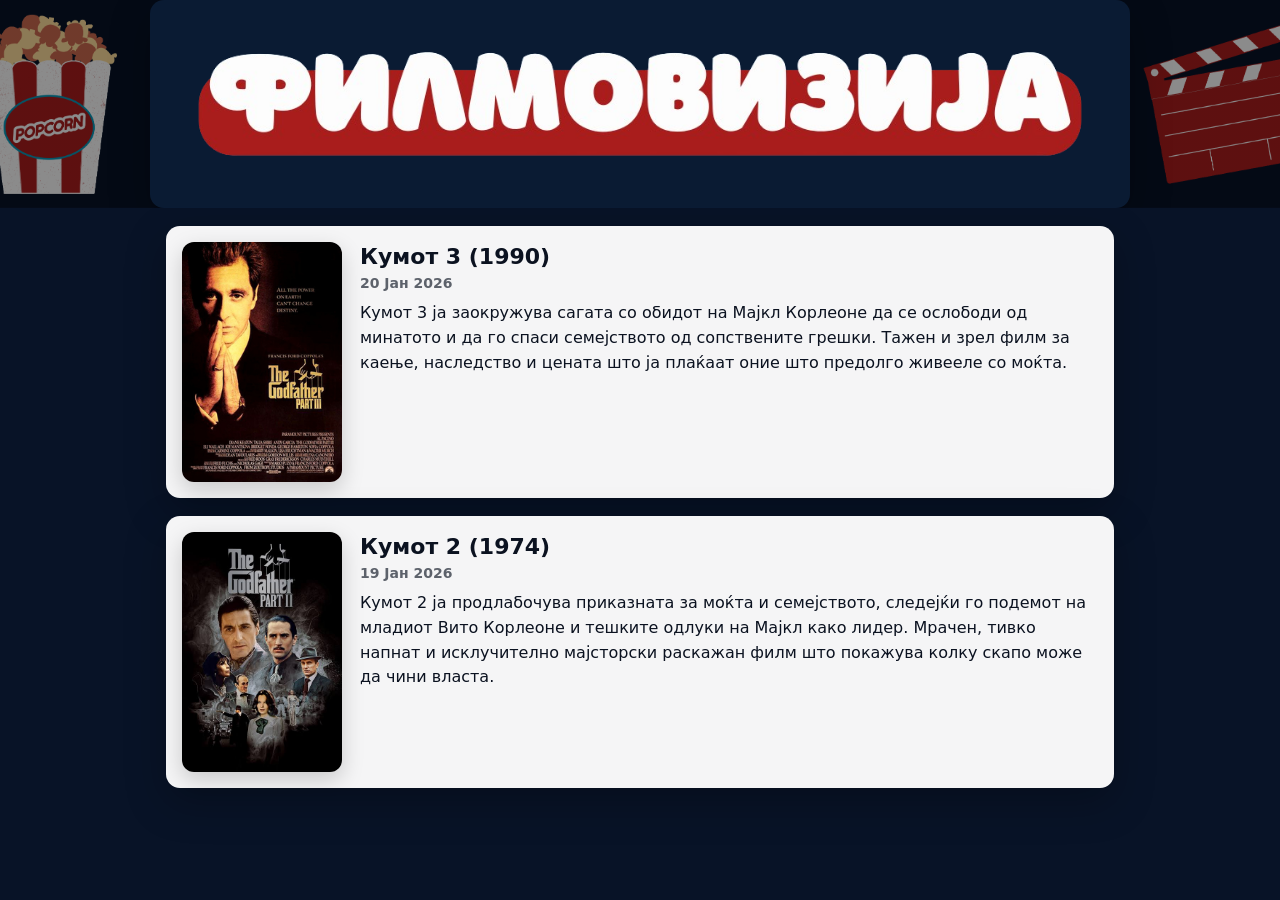
==== index.html @ 08cc0d07 "mobile responsive" ====
<!DOCTYPE html>
<html lang="mk">

  <head>
    <meta charset="utf-8" />
    <meta name="viewport" content="width=device-width, initial-scale=1" />
    <title>Филмовизија</title>
    <link rel="stylesheet" href="./style.css" />
    <link rel="icon" href="./img/logo.ico" type="image/x-icon" />
    <link rel="shortcut icon" href="./img/mol.ico" type="image/x-icon" />
  </head>

  <body>

    <header class="page-header" aria-label="Филмовизија">
      <div class="head-container">
        <img class="brand-img" src="./img/filmovizija-rb.png" alt="Филмовизија" />
      </div>
    </header>

    <main class="page" aria-label="Листа на филмови">

      <article class="movie-card">
        <div class="box-image">
          <img src="./movie_img/gf3.jpg" alt="">
        </div>
        <div class="box-info">
          <h2>Кумот 3 (1990)</h2>
          <h4>20 Јан 2026</h4>
          <p>Кумот 3 ја заокружува сагата со обидот на Мајкл Корлеоне да се ослободи од минатото и да го спаси семејството од сопствените грешки. Тажен и зрел филм за каење, наследство и цената што ја плаќаат оние што предолго живееле со моќта.</p>
        </div>
      </article>

      <article class="movie-card">
        <div class="box-image">
          <img src="./movie_img/gf2.jpeg" alt="">
        </div>
        <div class="box-info">
          <h2>Кумот 2 (1974)</h2>
          <h4>19 Јан 2026</h4>
          <p>Кумот 2 ја продлабочува приказната за моќта и семејството, следејќи го подемот на младиот Вито Корлеоне и тешките одлуки на Мајкл како лидер. Мрачен, тивко напнат и исклучително мајсторски раскажан филм што покажува колку скапо може да чини власта.</p>
        </div>
      </article>

    </main>

  </body>
</html>
---- style.css ----
/* ---------------------------
   Base
   --------------------------- */
*, *::before, *::after { box-sizing: border-box; }

html, body { height: 100%; }

body {
  margin: 0;
  font-family: system-ui, -apple-system, Segoe UI, Roboto, Arial, sans-serif;
  color: #0b1220;
  background-color: #0d203b;
  background-size: cover;
  background-position: center;
  background-attachment: fixed;
}

/* dark overlay so white cards stay readable on busy backgrounds */
body::before {
  content: "";
  position: fixed;
  inset: 0;
  background: rgba(4, 10, 22, 0.55);
  pointer-events: none;
  z-index: -1;
}

img { max-width: 100%; height: auto; display: block; }

.page {
  max-width: 980px;
  margin: 0 auto;
  padding: 18px 16px 40px;
  display: grid;
  gap: 18px;
}

/* ---------------------------
   Movie cards
   --------------------------- */
.movie-card {
  display: grid;
  grid-template-columns: 160px 1fr;
  gap: 16px;
  align-items: start;
  background: rgba(255, 255, 255, 0.96);
  border-radius: 14px;
  padding: 16px;
  box-shadow: 0 14px 40px rgba(0, 0, 0, 0.25);
  backdrop-filter: blur(3px);
}

@keyframes flashing {
    0% {
        background-color: #ff0000; /* Red */
      }
      20% {
        background-color: #ff8000; /* Orange */
      }
      40% {
        background-color: #ffff00; /* Yellow */
      }
      60% {
        background-color: #00ff00; /* Green */
      }
      80% {
        background-color: #0000ff; /* Blue */
      }
      100% {
        background-color: #ff00ff; /* Purple */
      }
    }
  
  .karaoke-container {
    justify-content: space-between;
    max-width: 800px;
    margin: auto;
    box-shadow: 0 0 10px rgba(0, 0, 0, 0.2);
    padding: 20px;
    border-radius: 10px;
    display: flex;
    animation: flashing 2s linear infinite; /* 2s duration, linear timing, infinite loop */
  }

.container-to-be-watched {
    justify-content: space-between;
    max-width: 800px;
    margin: auto;
    box-shadow: 0 0 10px rgba(0, 0, 0, 0.2);
    background-color: #ffde9c;
    padding: 20px;
    border-radius: 10px;
    display: flex; 
}

/* HEAD CONTAINER FOR LOGOS */
.page-header {
  position: relative;
  min-height: 140px;
  display: flex;
  align-items: center;
  justify-content: center;
  overflow: hidden;

  /* background images */
  background-image:
    linear-gradient(
      rgba(0, 0, 0, 0.45),
      rgba(0, 0, 0, 0.45)
    ),
    url("./img/popcorn-rb.png"),
    url("./img/roll-rb.png");

  background-repeat: no-repeat;
  background-position:
    center,
    left -40px center,
    right -40px center;

  background-size:
    cover,
    180px,
    180px;
}

/* center logo */
.head-container {
  position: relative;
  z-index: 2;
}

.brand-img { 
  width: min(900px, 100%); 
  margin: 0 auto; 
}

.head-container {
  max-width: 980px;
  margin: 0 auto;
  background: rgba(13, 32, 59, 0.82);
  border-radius: 14px;
  padding: 18px;
  box-shadow: 0 14px 40px rgba(0, 0, 0, 0.25);
}

.hc-left-image {
    flex: 0 0 30%; 
    text-align: left; 
    width: 150px; 
    height: 150px;
}
.hc-center-image {
    flex: 0 0 40%; 
    text-align: center; 
    width: 150px; 
    height: 150px;
}
.hc-right-image {
    flex: 0 0 30%; 
    text-align: right; 
    width: 150px; 
    height: 150px;
}
.hc-left-image img{
    max-width: 60%; 
    height: auto;
}
.hc-center-image img{
    max-width: 100%; 
    height: auto;
}
.hc-right-image img {
    max-width: 60%; 
    height: auto;
}


/* ELEMENTS FOR OTHER */
.box-image {
    width: 100%;
}

.box-image img {
    width: 100%;
    aspect-ratio: 2 / 3;
    object-fit: cover;
    border-radius: 12px;
    box-shadow: 0 8px 22px rgba(0,0,0,0.18);
}

.box-info {
    padding: 2px 2px;
}

.box-info h2 {
  font-size: 22px;
  line-height: 1.15;
  margin: 0 0 6px;
}

.box-info h4 {
  margin: 0 0 10px;
  font-size: 14px;
  font-weight: 600;
  color: rgba(11, 18, 32, 0.65);
}

.box-info p {
  font-size: 16px;
  line-height: 1.55;
  margin: 0 0 10px;
}

/* ---------------------------
   Mobile / small screens
   --------------------------- */
@media (max-width: 640px) {
  body { background-attachment: scroll; }

  .page-header { padding: 12px 12px 0; }
  .page { padding: 12px 12px 28px; gap: 14px; }

  .movie-card {
    grid-template-columns: 1fr;
    padding: 14px;
  }

  .box-image img {
    aspect-ratio: 16 / 9;
  }

  .box-info h2 { font-size: 20px; }
  .box-info p { font-size: 15px; }
}

/* Slightly larger tablets */
@media (min-width: 641px) and (max-width: 900px) {
  .movie-card { grid-template-columns: 140px 1fr; }
}
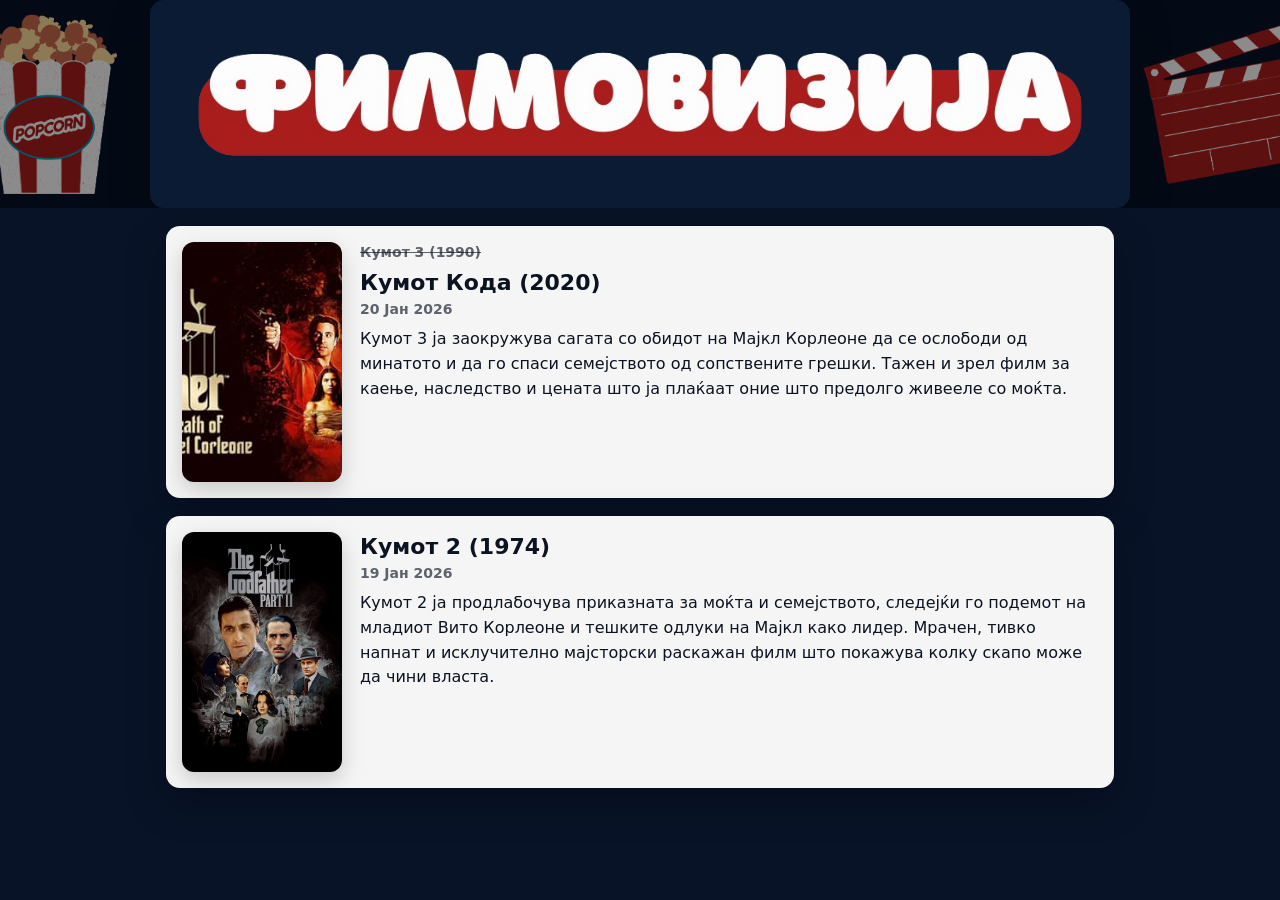
==== commit b7503663: "update coda" ====
--- a/index.html
+++ b/index.html
@@ -22,10 +22,11 @@
 
       <article class="movie-card">
         <div class="box-image">
-          <img src="./movie_img/gf3.jpg" alt="">
+          <img src="./movie_img/gf_coda.jpg" alt="">
         </div>
         <div class="box-info">
-          <h2>Кумот 3 (1990)</h2>
+          <h4><s>Кумот 3 (1990)</s></h4>
+          <h2>Кумот Кода (2020)</h2>
           <h4>20 Јан 2026</h4>
           <p>Кумот 3 ја заокружува сагата со обидот на Мајкл Корлеоне да се ослободи од минатото и да го спаси семејството од сопствените грешки. Тажен и зрел филм за каење, наследство и цената што ја плаќаат оние што предолго живееле со моќта.</p>
         </div>
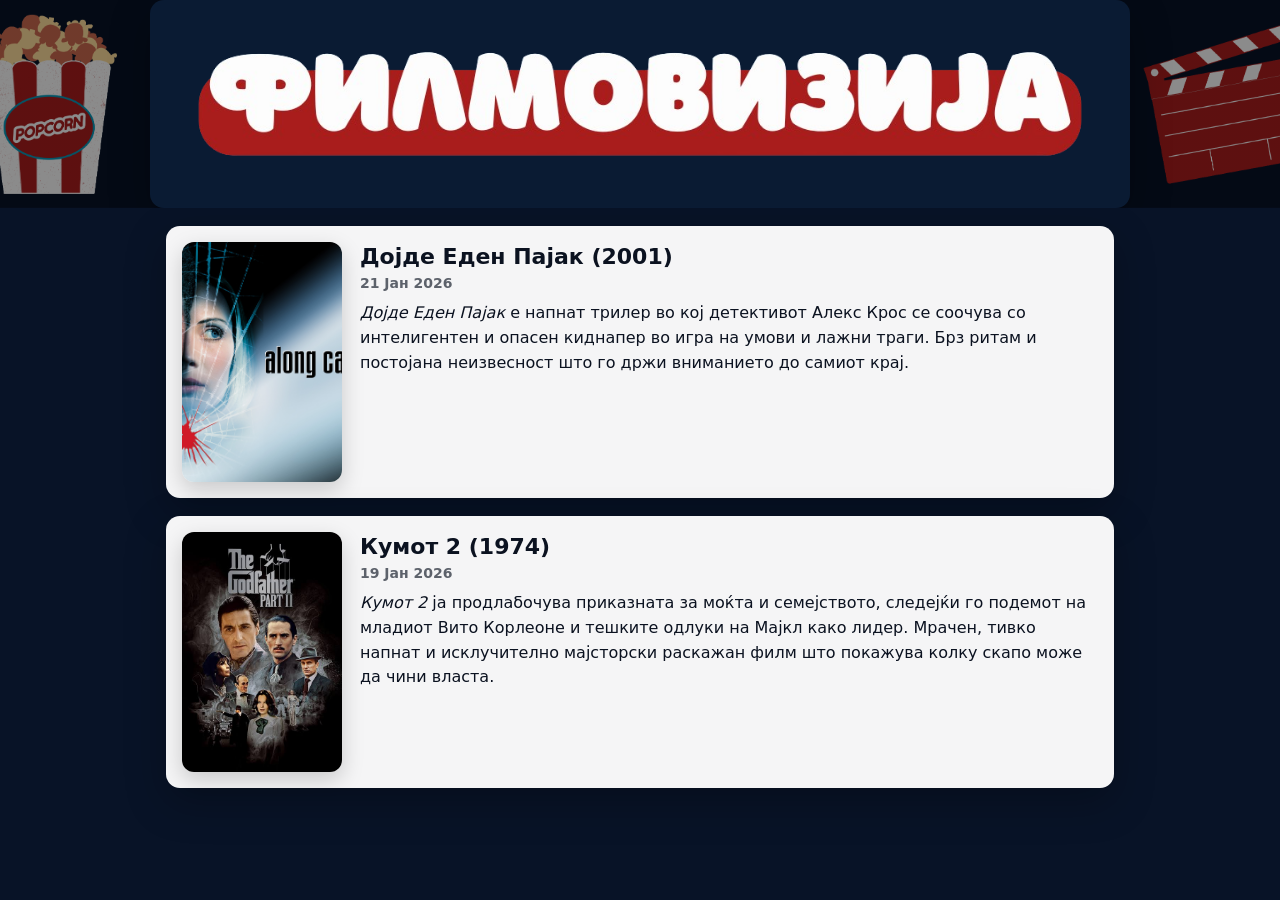
==== commit 3fcc17de: "update" ====
--- a/index.html
+++ b/index.html
@@ -20,15 +20,26 @@
 
     <main class="page" aria-label="Листа на филмови">
 
-      <article class="movie-card">
+      <!-- <article class="movie-card">
         <div class="box-image">
           <img src="./movie_img/gf_coda.jpg" alt="">
         </div>
         <div class="box-info">
           <h4><s>Кумот 3 (1990)</s></h4>
           <h2>Кумот Кода (2020)</h2>
-          <h4>20 Јан 2026</h4>
+          <h4>?? Јан 2026</h4>
           <p>Кумот 3 ја заокружува сагата со обидот на Мајкл Корлеоне да се ослободи од минатото и да го спаси семејството од сопствените грешки. Тажен и зрел филм за каење, наследство и цената што ја плаќаат оние што предолго живееле со моќта.</p>
+        </div>
+      </article> -->
+
+      <article class="movie-card">
+        <div class="box-image">
+          <img src="./movie_img/acs.jpg" alt="">
+        </div>
+        <div class="box-info">
+          <h2>Дојде Еден Пајак (2001)</h2>
+          <h4>21 Јан 2026</h4>
+          <p><i>Дојде Еден Пајак</i> е напнат трилер во кој детективот Алекс Крос се соочува со интелигентен и опасен киднапер во игра на умови и лажни траги. Брз ритам и постојана неизвесност што го држи вниманието до самиот крај.</p>
         </div>
       </article>
 
@@ -39,7 +50,7 @@
         <div class="box-info">
           <h2>Кумот 2 (1974)</h2>
           <h4>19 Јан 2026</h4>
-          <p>Кумот 2 ја продлабочува приказната за моќта и семејството, следејќи го подемот на младиот Вито Корлеоне и тешките одлуки на Мајкл како лидер. Мрачен, тивко напнат и исклучително мајсторски раскажан филм што покажува колку скапо може да чини власта.</p>
+          <p><i>Кумот 2</i> ја продлабочува приказната за моќта и семејството, следејќи го подемот на младиот Вито Корлеоне и тешките одлуки на Мајкл како лидер. Мрачен, тивко напнат и исклучително мајсторски раскажан филм што покажува колку скапо може да чини власта.</p>
         </div>
       </article>
 
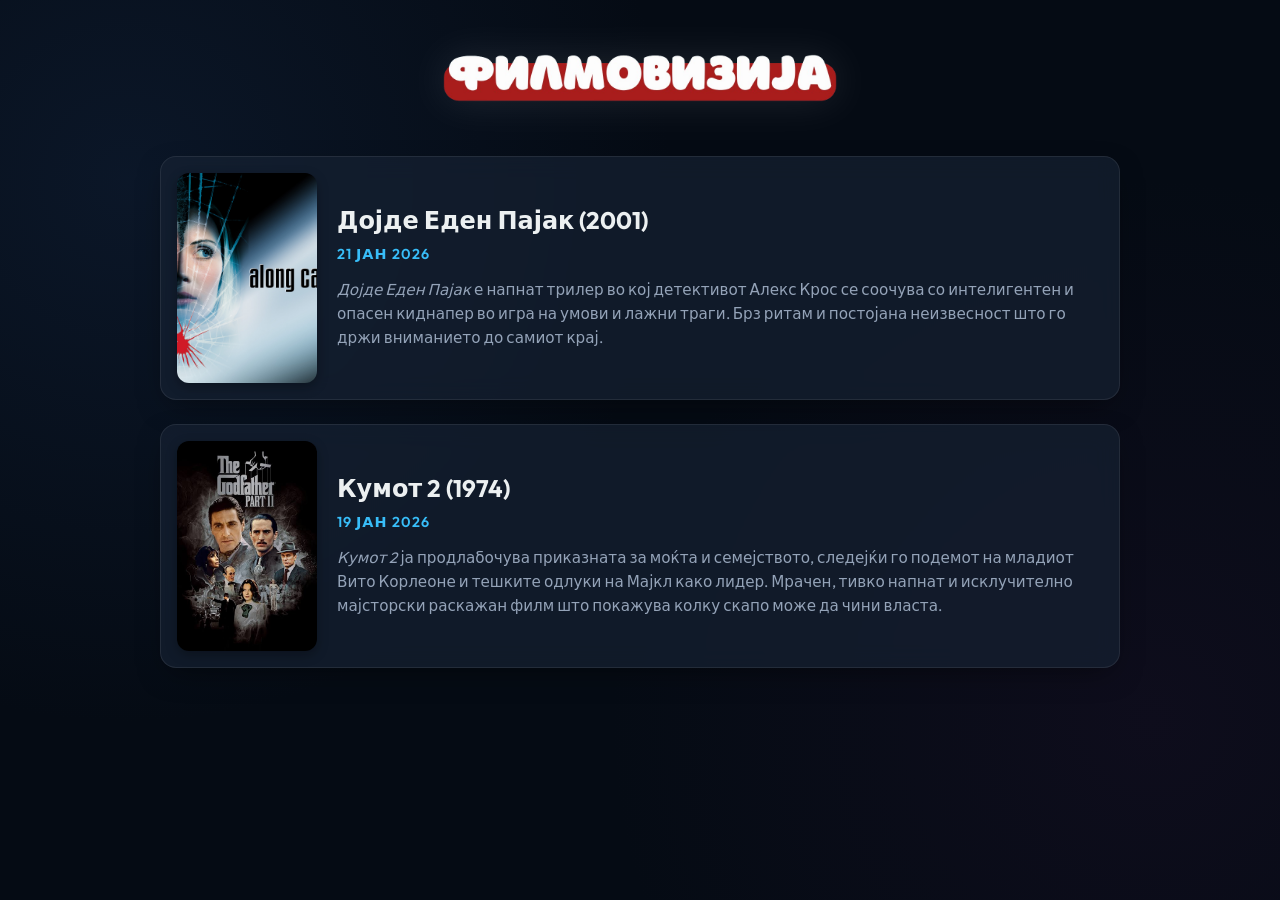
==== commit f25f9e6e: "antigravity processed" ====
--- a/index.html
+++ b/index.html
@@ -1,26 +1,29 @@
 <!DOCTYPE html>
 <html lang="mk">
 
-  <head>
-    <meta charset="utf-8" />
-    <meta name="viewport" content="width=device-width, initial-scale=1" />
-    <title>Филмовизија</title>
-    <link rel="stylesheet" href="./style.css" />
-    <link rel="icon" href="./img/logo.ico" type="image/x-icon" />
-    <link rel="shortcut icon" href="./img/mol.ico" type="image/x-icon" />
-  </head>
+<head>
+  <meta charset="utf-8" />
+  <meta name="viewport" content="width=device-width, initial-scale=1" />
+  <title>Филмовизија</title>
+  <link rel="preconnect" href="https://fonts.googleapis.com">
+  <link rel="preconnect" href="https://fonts.gstatic.com" crossorigin>
+  <link href="https://fonts.googleapis.com/css2?family=Outfit:wght@300;400;600;700&display=swap" rel="stylesheet">
+  <link rel="stylesheet" href="./style.css" />
+  <link rel="icon" href="./img/logo.ico" type="image/x-icon" />
+  <link rel="shortcut icon" href="./img/mol.ico" type="image/x-icon" />
+</head>
 
-  <body>
+<body>
 
-    <header class="page-header" aria-label="Филмовизија">
-      <div class="head-container">
-        <img class="brand-img" src="./img/filmovizija-rb.png" alt="Филмовизија" />
-      </div>
-    </header>
+  <header class="page-header" aria-label="Филмовизија">
+    <div class="head-container">
+      <img class="brand-img" src="./img/filmovizija-rb.png" alt="Филмовизија" />
+    </div>
+  </header>
 
-    <main class="page" aria-label="Листа на филмови">
+  <main class="page" aria-label="Листа на филмови">
 
-      <!-- <article class="movie-card">
+    <!-- <article class="movie-card">
         <div class="box-image">
           <img src="./movie_img/gf_coda.jpg" alt="">
         </div>
@@ -32,29 +35,34 @@
         </div>
       </article> -->
 
-      <article class="movie-card">
-        <div class="box-image">
-          <img src="./movie_img/acs.jpg" alt="">
-        </div>
-        <div class="box-info">
-          <h2>Дојде Еден Пајак (2001)</h2>
-          <h4>21 Јан 2026</h4>
-          <p><i>Дојде Еден Пајак</i> е напнат трилер во кој детективот Алекс Крос се соочува со интелигентен и опасен киднапер во игра на умови и лажни траги. Брз ритам и постојана неизвесност што го држи вниманието до самиот крај.</p>
-        </div>
-      </article>
+    <article class="movie-card">
+      <div class="box-image">
+        <img src="./movie_img/acs.jpg" alt="">
+      </div>
+      <div class="box-info">
+        <h2>Дојде Еден Пајак (2001)</h2>
+        <h4>21 Јан 2026</h4>
+        <p><i>Дојде Еден Пајак</i> е напнат трилер во кој детективот Алекс Крос се соочува со интелигентен и опасен
+          киднапер во игра на умови и лажни траги. Брз ритам и постојана неизвесност што го држи вниманието до самиот
+          крај.</p>
+      </div>
+    </article>
 
-      <article class="movie-card">
-        <div class="box-image">
-          <img src="./movie_img/gf2.jpeg" alt="">
-        </div>
-        <div class="box-info">
-          <h2>Кумот 2 (1974)</h2>
-          <h4>19 Јан 2026</h4>
-          <p><i>Кумот 2</i> ја продлабочува приказната за моќта и семејството, следејќи го подемот на младиот Вито Корлеоне и тешките одлуки на Мајкл како лидер. Мрачен, тивко напнат и исклучително мајсторски раскажан филм што покажува колку скапо може да чини власта.</p>
-        </div>
-      </article>
+    <article class="movie-card">
+      <div class="box-image">
+        <img src="./movie_img/gf2.jpeg" alt="">
+      </div>
+      <div class="box-info">
+        <h2>Кумот 2 (1974)</h2>
+        <h4>19 Јан 2026</h4>
+        <p><i>Кумот 2</i> ја продлабочува приказната за моќта и семејството, следејќи го подемот на младиот Вито
+          Корлеоне и тешките одлуки на Мајкл како лидер. Мрачен, тивко напнат и исклучително мајсторски раскажан филм
+          што покажува колку скапо може да чини власта.</p>
+      </div>
+    </article>
 
-    </main>
+  </main>
 
-  </body>
+</body>
+
 </html>
--- a/style.css
+++ b/style.css
@@ -1,240 +1,233 @@
 /* ---------------------------
-   Base
-   --------------------------- */
-*, *::before, *::after { box-sizing: border-box; }
-
-html, body { height: 100%; }
+   Variables & Reset
+   --------------------------- */
+:root {
+  --font-main: 'Outfit', system-ui, -apple-system, sans-serif;
+
+  --bg-dark: #050b14;
+  --bg-card: rgba(22, 33, 50, 0.7);
+  --bg-card-hover: rgba(30, 45, 70, 0.85);
+
+  --text-primary: #ecf0f1;
+  --text-secondary: #94a3b8;
+  --text-accent: #38bdf8;
+
+  --shadow-card: 0 10px 30px -10px rgba(0, 0, 0, 0.5);
+  --shadow-hover: 0 20px 40px -10px rgba(0, 0, 0, 0.6);
+  --glass-border: 1px solid rgba(255, 255, 255, 0.08);
+}
+
+*,
+*::before,
+*::after {
+  box-sizing: border-box;
+}
+
+html,
+body {
+  height: 100%;
+}
 
 body {
   margin: 0;
-  font-family: system-ui, -apple-system, Segoe UI, Roboto, Arial, sans-serif;
-  color: #0b1220;
-  background-color: #0d203b;
-  background-size: cover;
-  background-position: center;
+  font-family: var(--font-main);
+  background-color: var(--bg-dark);
+  color: var(--text-primary);
+  background-image:
+    radial-gradient(circle at 10% 20%, rgba(20, 40, 70, 0.4) 0%, transparent 40%),
+    radial-gradient(circle at 90% 80%, rgba(50, 20, 60, 0.2) 0%, transparent 40%);
   background-attachment: fixed;
-}
-
-/* dark overlay so white cards stay readable on busy backgrounds */
-body::before {
-  content: "";
-  position: fixed;
-  inset: 0;
-  background: rgba(4, 10, 22, 0.55);
-  pointer-events: none;
-  z-index: -1;
-}
-
-img { max-width: 100%; height: auto; display: block; }
-
+  line-height: 1.6;
+}
+
+img {
+  max-width: 100%;
+  height: auto;
+  display: block;
+}
+
+/* ---------------------------
+   Layout
+   --------------------------- */
 .page {
-  max-width: 980px;
+  max-width: 1000px;
   margin: 0 auto;
-  padding: 18px 16px 40px;
+  padding: 20px;
   display: grid;
-  gap: 18px;
-}
-
-/* ---------------------------
-   Movie cards
+  gap: 24px;
+}
+
+/* ---------------------------
+   Header
+   --------------------------- */
+.page-header {
+  padding: 40px 20px 20px;
+  display: flex;
+  justify-content: center;
+  position: relative;
+
+  /* background-image:
+    url("./img/popcorn-rb.png"),
+    url("./img/roll-rb.png"); */
+
+  background-repeat: no-repeat;
+  background-position: left 2% center, right 2% center;
+  background-size: 140px, 140px;
+}
+
+@media (max-width: 800px) {
+  .page-header {
+    background-size: 100px, 100px;
+  }
+}
+
+.head-container {
+  width: 100%;
+  max-width: 400px;
+  filter: drop-shadow(0 0 20px rgba(255, 255, 255, 0.1));
+  display: flex;
+  justify-content: center;
+}
+
+/* ---------------------------
+   Movie Cards
    --------------------------- */
 .movie-card {
   display: grid;
-  grid-template-columns: 160px 1fr;
-  gap: 16px;
-  align-items: start;
-  background: rgba(255, 255, 255, 0.96);
-  border-radius: 14px;
+  grid-template-columns: 140px 1fr;
+  gap: 20px;
+  background: var(--bg-card);
+  backdrop-filter: blur(12px);
+  -webkit-backdrop-filter: blur(12px);
+  border: var(--glass-border);
+  border-radius: 16px;
   padding: 16px;
-  box-shadow: 0 14px 40px rgba(0, 0, 0, 0.25);
-  backdrop-filter: blur(3px);
-}
-
-@keyframes flashing {
-    0% {
-        background-color: #ff0000; /* Red */
-      }
-      20% {
-        background-color: #ff8000; /* Orange */
-      }
-      40% {
-        background-color: #ffff00; /* Yellow */
-      }
-      60% {
-        background-color: #00ff00; /* Green */
-      }
-      80% {
-        background-color: #0000ff; /* Blue */
-      }
-      100% {
-        background-color: #ff00ff; /* Purple */
-      }
-    }
-  
-  .karaoke-container {
-    justify-content: space-between;
-    max-width: 800px;
-    margin: auto;
-    box-shadow: 0 0 10px rgba(0, 0, 0, 0.2);
-    padding: 20px;
-    border-radius: 10px;
-    display: flex;
-    animation: flashing 2s linear infinite; /* 2s duration, linear timing, infinite loop */
-  }
-
-.container-to-be-watched {
-    justify-content: space-between;
-    max-width: 800px;
-    margin: auto;
-    box-shadow: 0 0 10px rgba(0, 0, 0, 0.2);
-    background-color: #ffde9c;
-    padding: 20px;
-    border-radius: 10px;
-    display: flex; 
-}
-
-/* HEAD CONTAINER FOR LOGOS */
-.page-header {
-  position: relative;
-  min-height: 140px;
+  box-shadow: var(--shadow-card);
+  transition: transform 0.3s ease, box-shadow 0.3s ease, background-color 0.3s;
+  overflow: hidden;
+}
+
+.movie-card:hover {
+  transform: translateY(-4px);
+  box-shadow: var(--shadow-hover);
+  background-color: var(--bg-card-hover);
+  border-color: rgba(255, 255, 255, 0.15);
+}
+
+/* Image Container */
+.box-image {
+  border-radius: 12px;
+  overflow: hidden;
+  box-shadow: 0 4px 12px rgba(0, 0, 0, 0.3);
+}
+
+.box-image img {
+  width: 100%;
+  height: 100%;
+  object-fit: cover;
+  aspect-ratio: 2 / 3;
+  transition: transform 0.5s ease;
+}
+
+.movie-card:hover .box-image img {
+  transform: scale(1.05);
+}
+
+/* Info Container */
+.box-info {
   display: flex;
-  align-items: center;
+  flex-direction: column;
   justify-content: center;
+  padding-right: 10px;
+}
+
+.box-info h2 {
+  font-size: 1.5rem;
+  font-weight: 700;
+  margin: 0 0 8px;
+  color: var(--text-primary);
+  line-height: 1.2;
+}
+
+.box-info h4 {
+  font-size: 0.9rem;
+  font-weight: 600;
+  text-transform: uppercase;
+  letter-spacing: 1px;
+  color: var(--text-accent);
+  margin: 0 0 12px;
+}
+
+.box-info p {
+  font-size: 0.95rem;
+  color: var(--text-secondary);
+  margin: 0;
+  display: -webkit-box;
+  -webkit-line-clamp: 4;
+  line-clamp: 4;
+  -webkit-box-orient: vertical;
   overflow: hidden;
-
-  /* background images */
-  background-image:
-    linear-gradient(
-      rgba(0, 0, 0, 0.45),
-      rgba(0, 0, 0, 0.45)
-    ),
-    url("./img/popcorn-rb.png"),
-    url("./img/roll-rb.png");
-
-  background-repeat: no-repeat;
-  background-position:
-    center,
-    left -40px center,
-    right -40px center;
-
-  background-size:
-    cover,
-    180px,
-    180px;
-}
-
-/* center logo */
-.head-container {
-  position: relative;
-  z-index: 2;
-}
-
-.brand-img { 
-  width: min(900px, 100%); 
-  margin: 0 auto; 
-}
-
-.head-container {
-  max-width: 980px;
-  margin: 0 auto;
-  background: rgba(13, 32, 59, 0.82);
-  border-radius: 14px;
-  padding: 18px;
-  box-shadow: 0 14px 40px rgba(0, 0, 0, 0.25);
-}
-
-.hc-left-image {
-    flex: 0 0 30%; 
-    text-align: left; 
-    width: 150px; 
-    height: 150px;
-}
-.hc-center-image {
-    flex: 0 0 40%; 
-    text-align: center; 
-    width: 150px; 
-    height: 150px;
-}
-.hc-right-image {
-    flex: 0 0 30%; 
-    text-align: right; 
-    width: 150px; 
-    height: 150px;
-}
-.hc-left-image img{
-    max-width: 60%; 
-    height: auto;
-}
-.hc-center-image img{
-    max-width: 100%; 
-    height: auto;
-}
-.hc-right-image img {
-    max-width: 60%; 
-    height: auto;
-}
-
-
-/* ELEMENTS FOR OTHER */
-.box-image {
-    width: 100%;
-}
-
-.box-image img {
-    width: 100%;
-    aspect-ratio: 2 / 3;
-    object-fit: cover;
-    border-radius: 12px;
-    box-shadow: 0 8px 22px rgba(0,0,0,0.18);
-}
-
-.box-info {
-    padding: 2px 2px;
-}
-
-.box-info h2 {
-  font-size: 22px;
-  line-height: 1.15;
-  margin: 0 0 6px;
-}
-
-.box-info h4 {
-  margin: 0 0 10px;
-  font-size: 14px;
-  font-weight: 600;
-  color: rgba(11, 18, 32, 0.65);
-}
-
-.box-info p {
-  font-size: 16px;
-  line-height: 1.55;
-  margin: 0 0 10px;
-}
-
-/* ---------------------------
-   Mobile / small screens
-   --------------------------- */
-@media (max-width: 640px) {
-  body { background-attachment: scroll; }
-
-  .page-header { padding: 12px 12px 0; }
-  .page { padding: 12px 12px 28px; gap: 14px; }
-
+}
+
+/* ---------------------------
+   Mobile Optimization
+   --------------------------- */
+@media (max-width: 600px) {
+  .page {
+    padding: 16px;
+    gap: 16px;
+  }
+
+  .movie-card {
+    grid-template-columns: 100px 1fr;
+    gap: 16px;
+    padding: 12px;
+  }
+
+  /* Keep background images on mobile but smaller */
+  .page-header {
+    background-size: 80px, 80px;
+    background-position: left -10px center, right -10px center;
+  }
+
+  .box-info h2 {
+    font-size: 1.25rem;
+  }
+
+  .box-info h4 {
+    font-size: 0.8rem;
+    margin-bottom: 8px;
+  }
+
+  .box-info p {
+    font-size: 0.85rem;
+    -webkit-line-clamp: 3;
+    line-clamp: 3;
+  }
+}
+
+@media (max-width: 400px) {
   .movie-card {
     grid-template-columns: 1fr;
-    padding: 14px;
-  }
-
-  .box-image img {
-    aspect-ratio: 16 / 9;
-  }
-
-  .box-info h2 { font-size: 20px; }
-  .box-info p { font-size: 15px; }
-}
-
-/* Slightly larger tablets */
-@media (min-width: 641px) and (max-width: 900px) {
-  .movie-card { grid-template-columns: 140px 1fr; }
-}
-
+    text-align: center;
+  }
+
+  .box-image {
+    max-width: 180px;
+    margin: 0 auto;
+  }
+
+  .box-info {
+    padding: 8px 0 0;
+  }
+
+  .box-info p {
+    -webkit-line-clamp: none;
+    line-clamp: none;
+  }
+
+  /* Even smaller on very small screens */
+  .page-header {
+    background-size: 60px, 60px;
+  }
+}
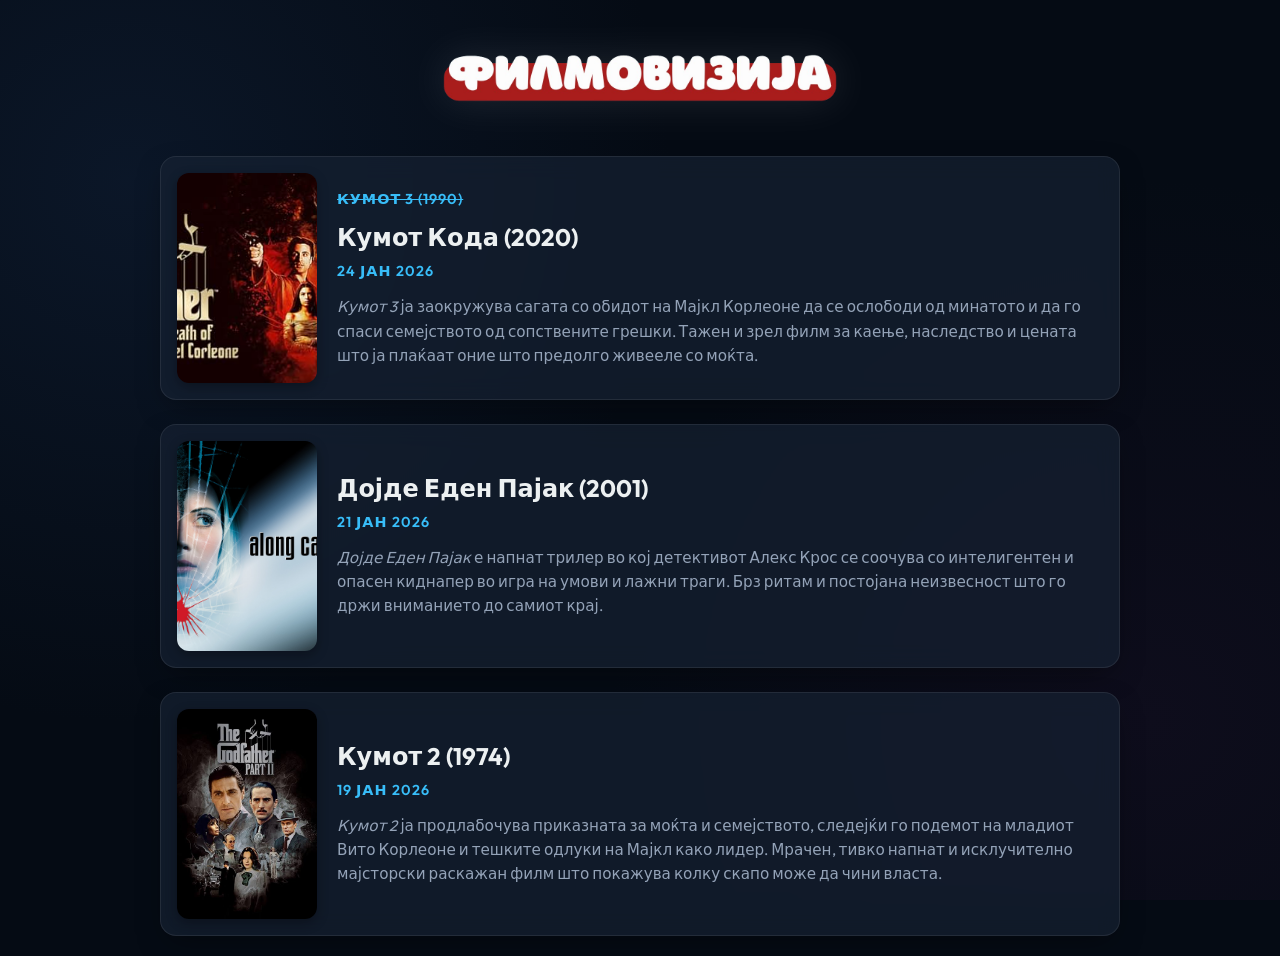
==== commit 96314d1d: "k3" ====
--- a/index.html
+++ b/index.html
@@ -23,17 +23,17 @@
 
   <main class="page" aria-label="Листа на филмови">
 
-    <!-- <article class="movie-card">
-        <div class="box-image">
-          <img src="./movie_img/gf_coda.jpg" alt="">
-        </div>
-        <div class="box-info">
-          <h4><s>Кумот 3 (1990)</s></h4>
-          <h2>Кумот Кода (2020)</h2>
-          <h4>?? Јан 2026</h4>
-          <p>Кумот 3 ја заокружува сагата со обидот на Мајкл Корлеоне да се ослободи од минатото и да го спаси семејството од сопствените грешки. Тажен и зрел филм за каење, наследство и цената што ја плаќаат оние што предолго живееле со моќта.</p>
-        </div>
-      </article> -->
+    <article class="movie-card">
+      <div class="box-image">
+        <img src="./movie_img/gf_coda.jpg" alt="">
+      </div>
+      <div class="box-info">
+        <h4><s>Кумот 3 (1990)</s></h4>
+        <h2>Кумот Кода (2020)</h2>
+        <h4>24 Јан 2026</h4>
+        <p><i>Кумот 3</i> ја заокружува сагата со обидот на Мајкл Корлеоне да се ослободи од минатото и да го спаси семејството од сопствените грешки. Тажен и зрел филм за каење, наследство и цената што ја плаќаат оние што предолго живееле со моќта.</p>
+      </div>
+    </article>
 
     <article class="movie-card">
       <div class="box-image">
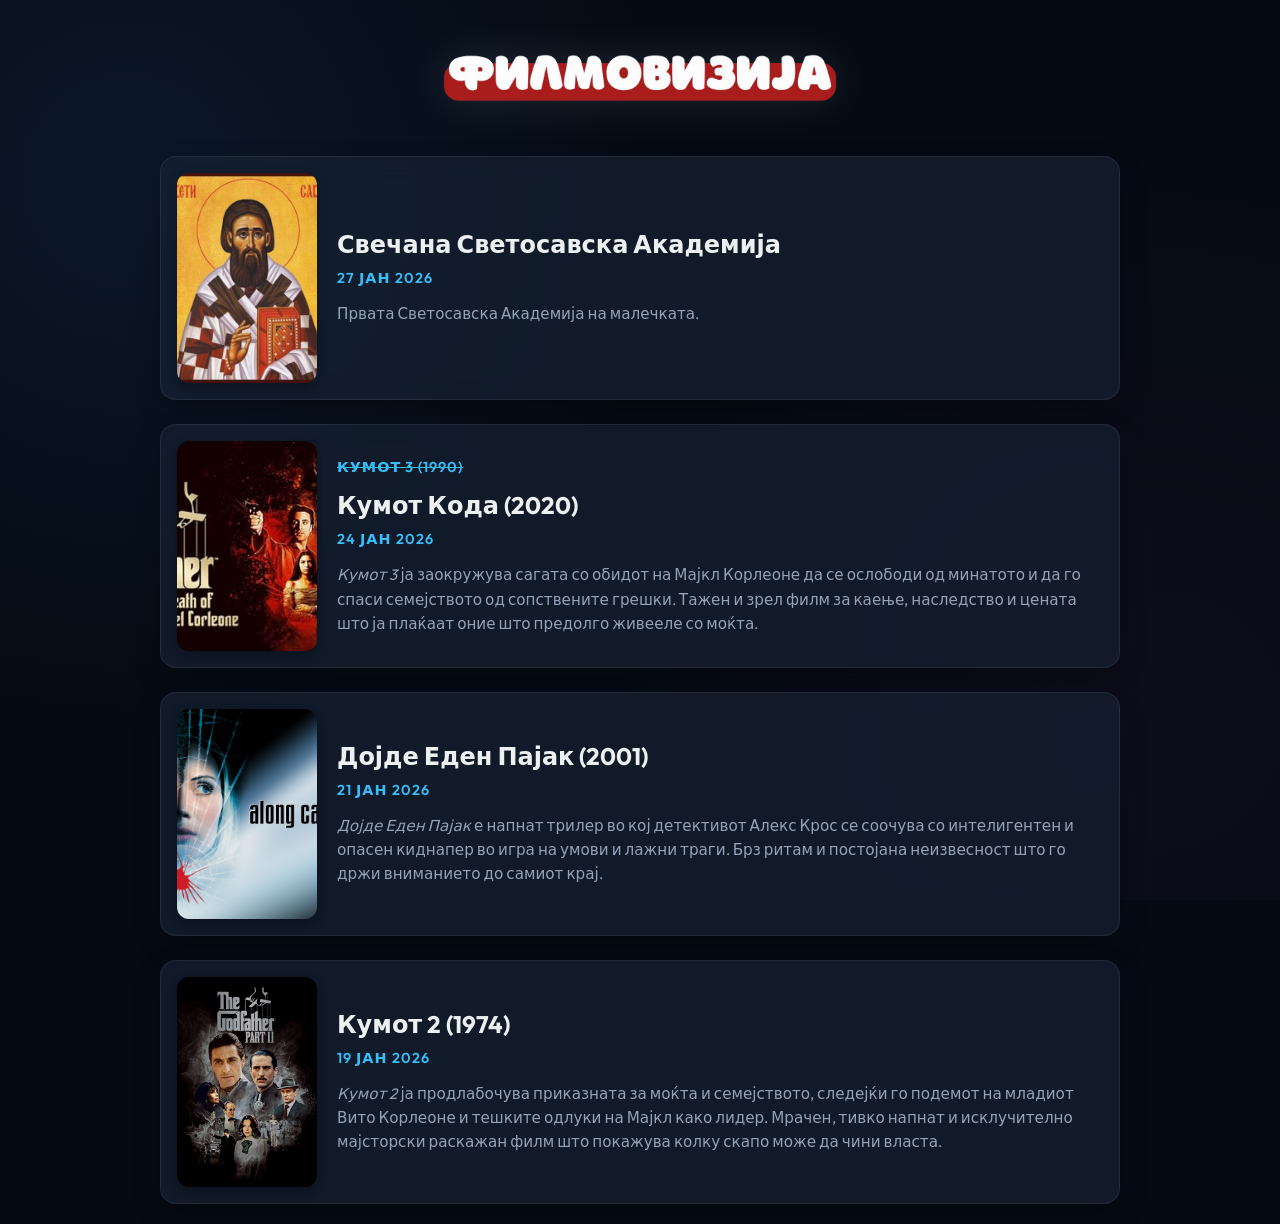
==== commit e69cc362: "Update index.html" ====
--- a/index.html
+++ b/index.html
@@ -22,6 +22,17 @@
   </header>
 
   <main class="page" aria-label="Листа на филмови">
+
+    <article class="movie-card">
+      <div class="box-image">
+        <img src="./movie_img/IMG_6939.jpeg" alt="">
+      </div>
+      <div class="box-info">
+        <h2>Свечана Светосавска Академија</h2>
+        <h4>27 Јан 2026</h4>
+        <p>Првата Светосавска Академија на малечката.</p>
+      </div>
+    </article>
 
     <article class="movie-card">
       <div class="box-image">
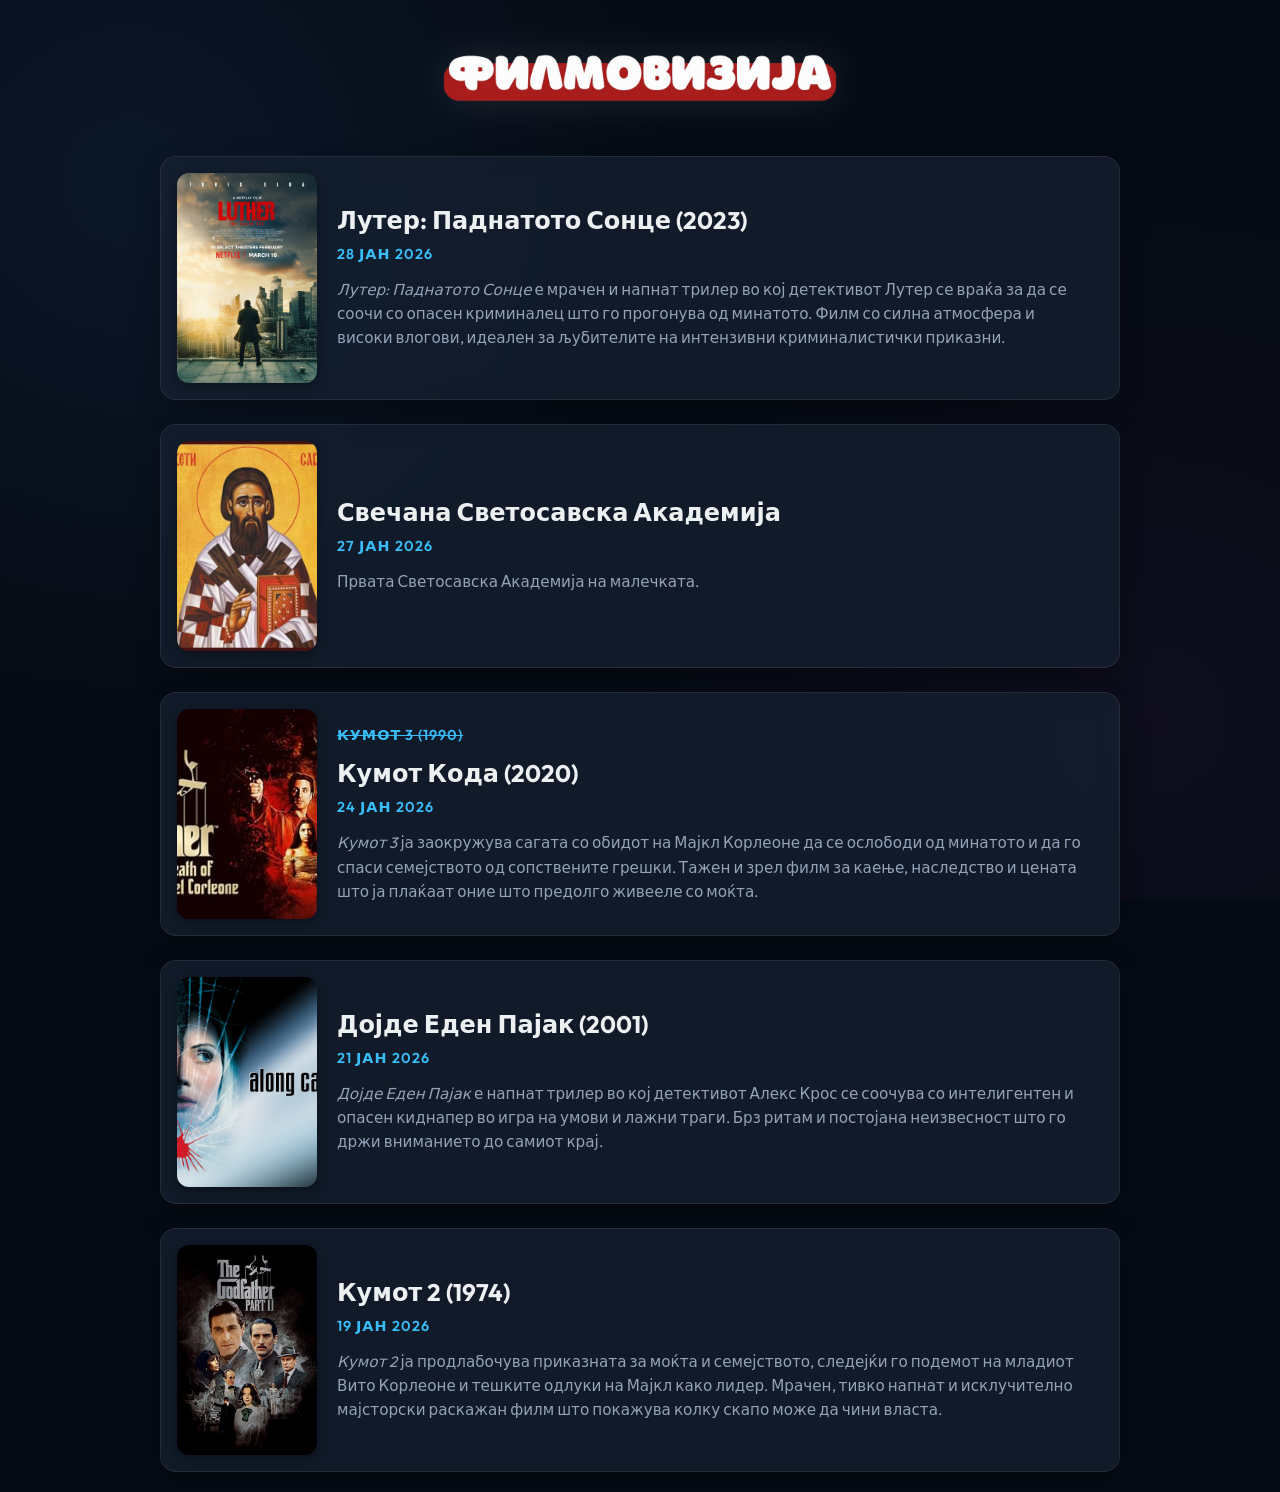
==== commit 1491a0e6: "Update index.html" ====
--- a/index.html
+++ b/index.html
@@ -22,6 +22,17 @@
   </header>
 
   <main class="page" aria-label="Листа на филмови">
+
+    <article class="movie-card">
+      <div class="box-image">
+        <img src="./movie_img/IMG_6967.jpeg" alt="">
+      </div>
+      <div class="box-info">
+        <h2>Лутер: Паднатото Сонце (2023)</h2>
+        <h4>28 Јан 2026</h4>
+        <p><i>Лутер: Паднатото Сонце</i> е мрачен и напнат трилер во кој детективот Лутер се враќа за да се соочи со опасен криминалец што го прогонува од минатото. Филм со силна атмосфера и високи влогови, идеален за љубителите на интензивни криминалистички приказни.</p>
+      </div>
+    </article>
 
     <article class="movie-card">
       <div class="box-image">
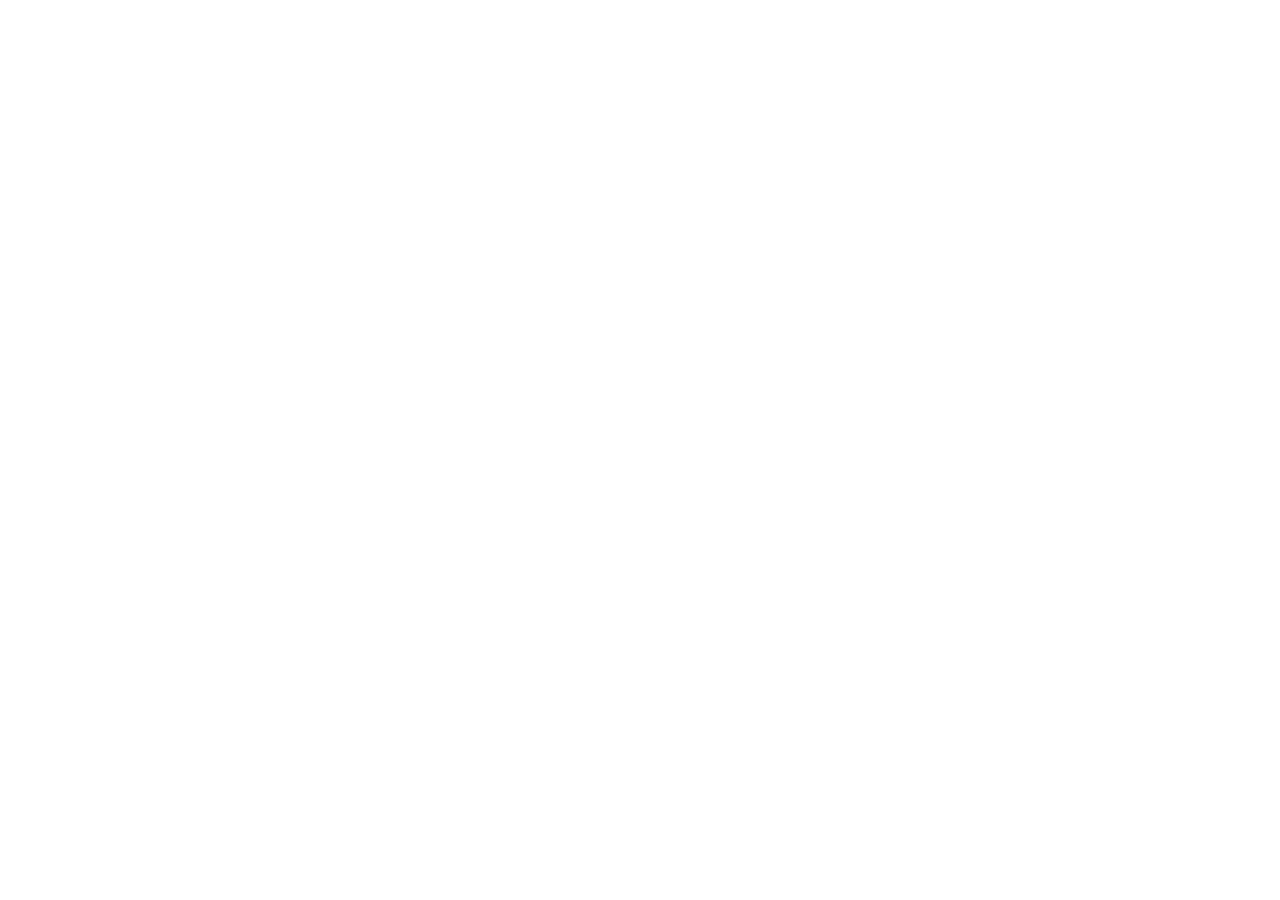
==== commit 89f3a4a4: "django and redirect" ====
--- a/index.html
+++ b/index.html
@@ -1,4 +1,16 @@
 <!DOCTYPE html>
+<html lang="en">
+<head>
+    <meta charset="UTF-8">
+    <title>Redirecting...</title>
+    <meta http-equiv="refresh" content="0; url=https://npana.pythonanywhere.com/">
+</head>
+<body>
+    <p>Ako ne ste preusmereni, <a href="https://npana.pythonanywhere.com/">kliknite ovde</a>.</p>
+</body>
+</html>
+
+<!-- <!DOCTYPE html>
 <html lang="mk">
 
 <head>
@@ -87,4 +99,4 @@
 
 </body>
 
-</html>+</html> -->
